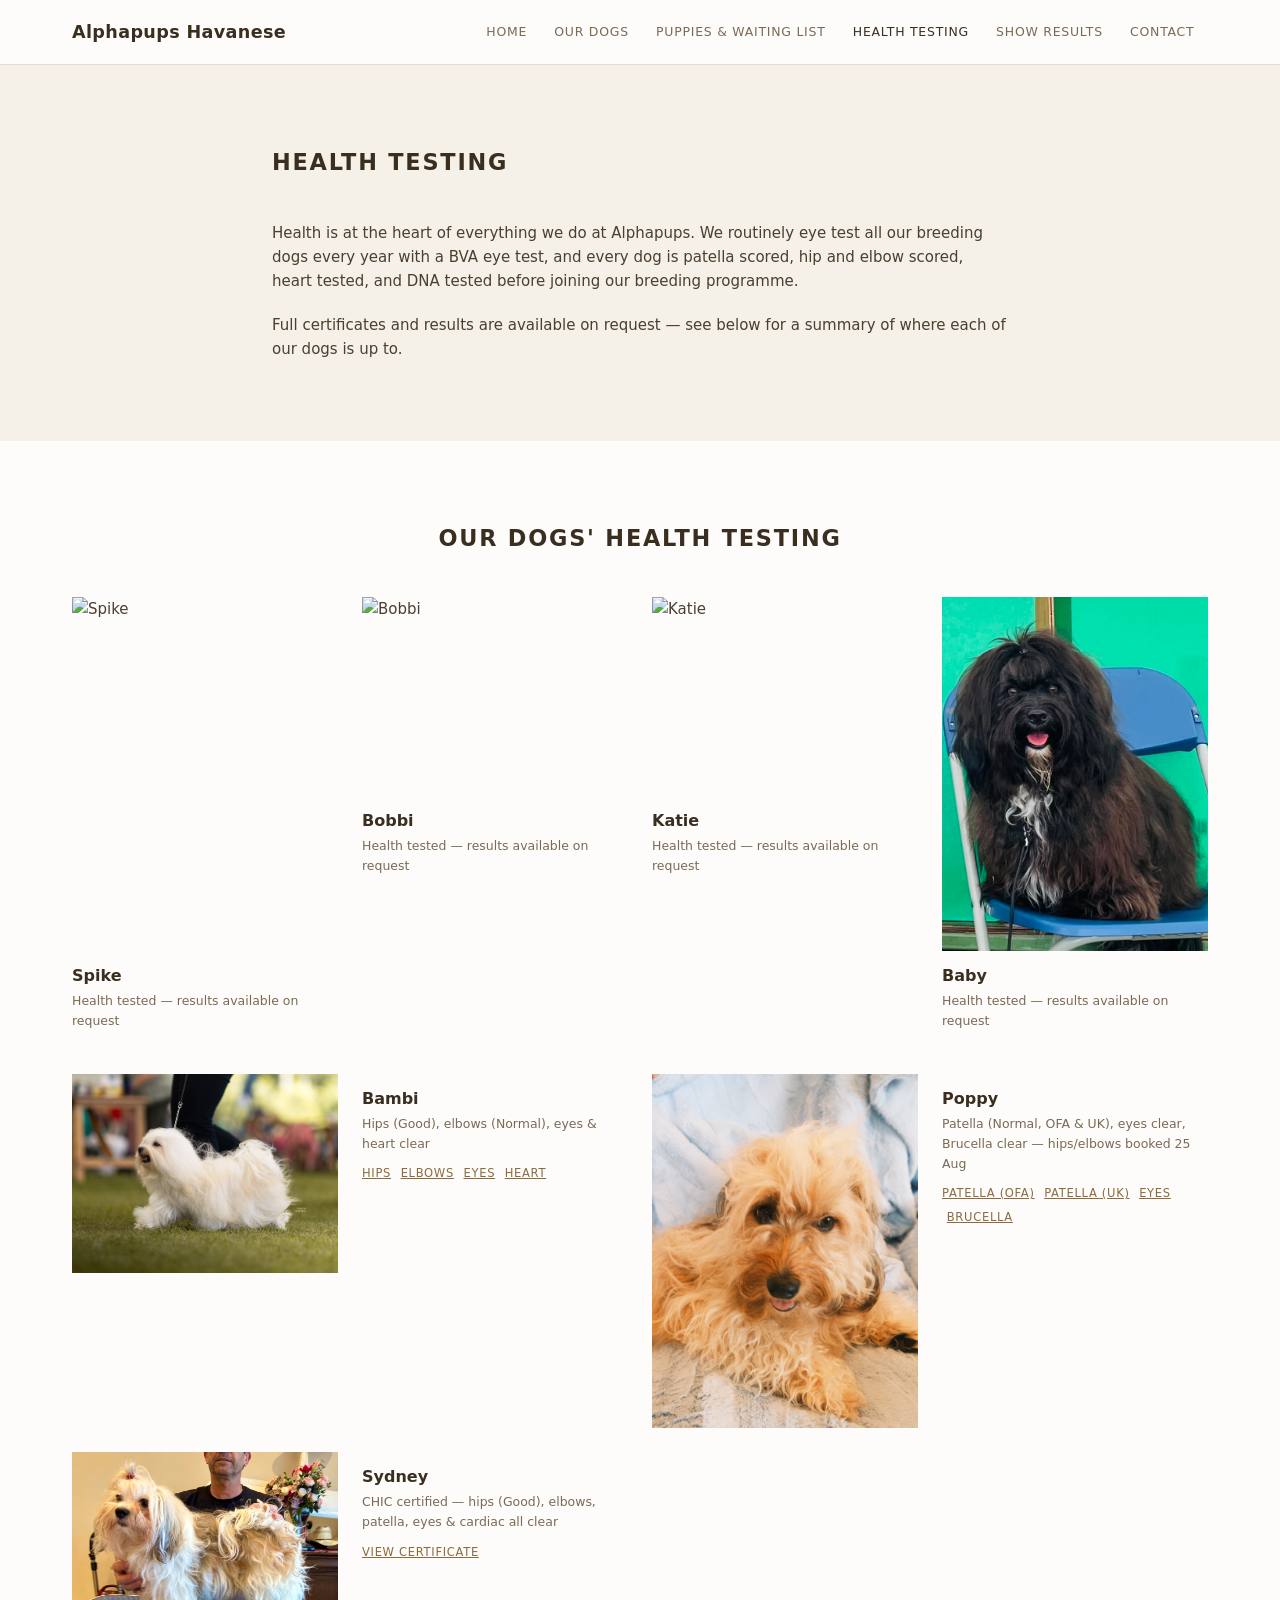
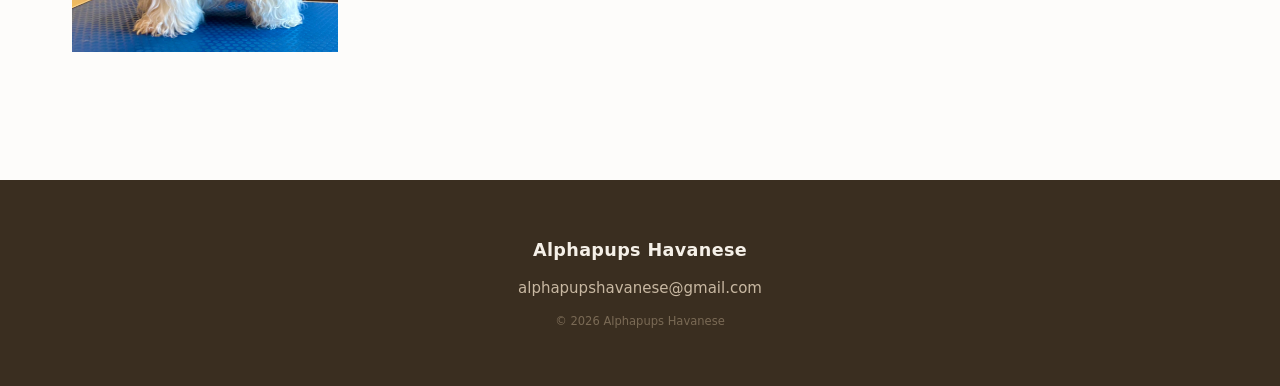
==== health.html @ e4ce6f00 "Add Poppy's redacted health certificates and updated results" ====
<!DOCTYPE html>
<html lang="en">
<head>
  <meta charset="UTF-8">
  <meta name="viewport" content="width=device-width, initial-scale=1.0">
  <title>Health Testing – Alphapups Havanese</title>
  <link rel="stylesheet" href="/css/style.css">
</head>
<body>
<header>
  <nav>
    <a href="/index.html" class="logo">Alphapups Havanese</a>
    <ul>
      <li><a href="/index.html">Home</a></li>
      <li><a href="/our-dogs.html">Our Dogs</a></li>
      <li><a href="/puppies.html">Puppies &amp; Waiting List</a></li>
      <li><a href="/health.html" class="active">Health Testing</a></li>
      <li><a href="/show-results.html">Show Results</a></li>
      <li><a href="/contact.html">Contact</a></li>
    </ul>
    <button class="nav-toggle">&#9776;</button>
  </nav>
</header>
<main>
  <section class="intro">
    <div class="container" style="max-width:800px">
      <h1 class="section-title">Health Testing</h1>
      <p style="margin-bottom:1.25rem">Health is at the heart of everything we do at Alphapups. We routinely eye test all our breeding dogs every year with a BVA eye test, and every dog is patella scored, hip and elbow scored, heart tested, and DNA tested before joining our breeding programme.</p>
      <p>Full certificates and results are available on request — see below for a summary of where each of our dogs is up to.</p>
    </div>
  </section>

  <section>
    <div class="container">
      <h2 class="section-title center">Our Dogs' Health Testing</h2>
      <div class="dogs-grid">
        <a href="/dogs/spike.html" class="dog-card">
          <div class="dog-card-wrap" style="aspect-ratio:3/4">
            <img src="/images/spike/spike-thumbnail.png" class="dog-card-img" alt="Spike" style="aspect-ratio:3/4;object-position:top">
          </div>
          <div class="dog-card-info">
            <h3>Spike</h3>
            <p>Health tested — results available on request</p>
          </div>
        </a>
        <a href="/dogs/bobby.html" class="dog-card">
          <div class="dog-card-wrap">
            <img src="/images/bobby/bobby-thumbnail.jpg" class="dog-card-img" alt="Bobbi" style="object-position:top">
          </div>
          <div class="dog-card-info">
            <h3>Bobbi</h3>
            <p>Health tested — results available on request</p>
          </div>
        </a>
        <a href="/dogs/katie.html" class="dog-card">
          <div class="dog-card-wrap">
            <img src="/images/katie/9P7A9819.jpg" class="dog-card-img" alt="Katie" style="object-position:top">
          </div>
          <div class="dog-card-info">
            <h3>Katie</h3>
            <p>Health tested — results available on request</p>
          </div>
        </a>
        <a href="/dogs/baby.html" class="dog-card">
          <div class="dog-card-wrap" style="aspect-ratio:3/4">
            <img src="/images/baby/baby-hero.jpeg" class="dog-card-img" alt="Baby" style="aspect-ratio:3/4;object-position:top">
          </div>
          <div class="dog-card-info">
            <h3>Baby</h3>
            <p>Health tested — results available on request</p>
          </div>
        </a>
        <a href="/dogs/bambi.html" class="dog-card">
          <div class="dog-card-wrap">
            <img src="/images/bambi/9P7A8717.jpg" class="dog-card-img" alt="Bambi">
          </div>
          <div class="dog-card-info">
            <h3>Bambi</h3>
            <p>Hips (Good), elbows (Normal), eyes &amp; heart clear</p>
            <a href="/images/bambi/bambi-hips-certificate.png" target="_blank" style="font-size:.72rem;letter-spacing:.06em;text-transform:uppercase;color:var(--accent);text-decoration:underline">Hips</a>
            &nbsp;<a href="/images/bambi/bambi-elbow-certificate.png" target="_blank" style="font-size:.72rem;letter-spacing:.06em;text-transform:uppercase;color:var(--accent);text-decoration:underline">Elbows</a>
            &nbsp;<a href="/images/bambi/bambi-eye-certificate.png" target="_blank" style="font-size:.72rem;letter-spacing:.06em;text-transform:uppercase;color:var(--accent);text-decoration:underline">Eyes</a>
            &nbsp;<a href="/images/bambi/bambi-heart-certificate.png" target="_blank" style="font-size:.72rem;letter-spacing:.06em;text-transform:uppercase;color:var(--accent);text-decoration:underline">Heart</a>
          </div>
        </a>
        <a href="/dogs/poppy.html" class="dog-card">
          <div class="dog-card-wrap" style="aspect-ratio:3/4">
            <img src="/images/poppy/poppy-hero.jpeg" class="dog-card-img" alt="Poppy" style="aspect-ratio:3/4;object-position:top">
          </div>
          <div class="dog-card-info">
            <h3>Poppy</h3>
            <p>Patella (Normal, OFA &amp; UK), eyes clear, Brucella clear — hips/elbows booked 25 Aug</p>
            <a href="/images/poppy/poppy-patella-ofa-certificate.png" target="_blank" style="font-size:.72rem;letter-spacing:.06em;text-transform:uppercase;color:var(--accent);text-decoration:underline">Patella (OFA)</a>
            &nbsp;<a href="/images/poppy/poppy-patella-uk-certificate.png" target="_blank" style="font-size:.72rem;letter-spacing:.06em;text-transform:uppercase;color:var(--accent);text-decoration:underline">Patella (UK)</a>
            &nbsp;<a href="/images/poppy/poppy-eye-certificate.png" target="_blank" style="font-size:.72rem;letter-spacing:.06em;text-transform:uppercase;color:var(--accent);text-decoration:underline">Eyes</a>
            &nbsp;<a href="/images/poppy/poppy-brucella-lab-report.txt" target="_blank" style="font-size:.72rem;letter-spacing:.06em;text-transform:uppercase;color:var(--accent);text-decoration:underline">Brucella</a>
          </div>
        </a>
        <a href="/dogs/sydney.html" class="dog-card">
          <div class="dog-card-wrap">
            <img src="/images/sydney/sydney-hero.jpeg" class="dog-card-img" alt="Sydney" style="object-position:top">
          </div>
          <div class="dog-card-info">
            <h3>Sydney</h3>
            <p>CHIC certified — hips (Good), elbows, patella, eyes &amp; cardiac all clear</p>
            <a href="/images/sydney/sydney-chic-certificate.pdf" target="_blank" style="font-size:.72rem;letter-spacing:.06em;text-transform:uppercase;color:var(--accent);text-decoration:underline">View Certificate</a>
          </div>
        </a>
      </div>
    </div>
  </section>
</main>
<footer>
  <div class="container">
    <span class="logo">Alphapups Havanese</span>
    <p><a href="mailto:alphapupshavanese@gmail.com">alphapupshavanese@gmail.com</a></p>
    <p class="footer-small">&copy; 2026 Alphapups Havanese</p>
  </div>
</footer>
</body>
</html>
---- css/style.css ----
*,*::before,*::after{box-sizing:border-box;margin:0;padding:0}
:root{
--cream:#f5f0e8;--warm:#e8ddd0;--mid:#c8b8a2;
--dark:#3a2e20;--text:#4a3f30;--muted:#7a6a55;
--accent:#8b6b3d;--white:#fdfcfa;
--sans:'Tahoma','Geneva',system-ui,sans-serif;
}
html{scroll-behavior:smooth}
body{font-family:var(--sans);font-weight:400;color:var(--text);background:var(--white);line-height:1.6;font-size:15px}
header{position:sticky;top:0;z-index:100;background:var(--white);border-bottom:1px solid var(--warm)}
nav{max-width:1200px;margin:0 auto;padding:0 2rem;height:64px;display:flex;align-items:center}
.logo{font-family:var(--sans);font-size:1.1rem;font-weight:700;color:var(--dark);text-decoration:none;letter-spacing:.02em;margin-right:auto}
nav ul{display:flex;list-style:none}
nav ul a{display:block;padding:0 .85rem;height:64px;line-height:64px;font-size:.78rem;font-weight:400;letter-spacing:.06em;text-transform:uppercase;color:var(--muted);text-decoration:none;transition:color .2s}
nav ul a:hover,nav ul a.active{color:var(--dark)}
.nav-toggle{display:none;background:none;border:none;font-size:1.5rem;cursor:pointer;color:var(--dark);margin-left:auto}
.btn{display:inline-block;padding:.8rem 2rem;background:var(--dark);color:var(--white);text-decoration:none;font-size:.78rem;font-weight:700;letter-spacing:.06em;text-transform:uppercase;transition:background .2s;border:1px solid var(--dark);margin-right:.75rem}
.btn:hover{background:var(--accent);border-color:var(--accent)}
.btn-outline{background:transparent;color:var(--dark)}
.btn-outline:hover{background:var(--dark);color:var(--white)}
.container{max-width:1200px;margin:0 auto;padding:0 2rem}
section{padding:5rem 0}
.section-title{font-family:var(--sans);font-size:1.4rem;font-weight:700;color:var(--dark);margin-bottom:2.5rem;text-transform:uppercase;letter-spacing:.08em}
.center{text-align:center}
.hero{min-height:88vh;display:grid;grid-template-columns:1fr 1fr;align-items:center;max-width:1200px;margin:0 auto;padding:4rem 2rem;gap:5rem}
.hero-eyebrow{font-size:1.1rem;letter-spacing:.12em;text-transform:uppercase;color:var(--accent);margin-bottom:1.2rem}
.hero h1{font-family:var(--sans);font-size:clamp(2.5rem,4vw,4rem);font-weight:700;line-height:1.15;color:var(--dark);margin-bottom:1.5rem}
.hero-body{color:var(--muted);max-width:380px;margin-bottom:2.5rem;font-size:1rem}
.hero-img{width:100%;aspect-ratio:4/5;object-fit:cover;display:block}
.placeholder{background:var(--warm);display:flex;align-items:center;justify-content:center;color:var(--mid);font-size:.85rem}
.intro{background:var(--cream)}
.intro-grid{display:grid;grid-template-columns:repeat(3,1fr);gap:3rem}
.intro-grid h2{font-family:var(--sans);font-size:1.1rem;font-weight:700;color:var(--dark);margin-bottom:.75rem}
.intro-grid p{color:var(--muted);font-size:.92rem}
.dogs-grid{display:grid;grid-template-columns:repeat(4,1fr);gap:1.5rem;margin-bottom:3rem}
.dog-card{text-decoration:none;color:inherit;display:block}
.dog-card-wrap{overflow:hidden}
.dog-card-img{width:100%;aspect-ratio:4/3;object-fit:cover;display:block;transition:transform .4s ease}
.dog-card:hover .dog-card-img{transform:scale(1.03)}
.dog-card-ph{width:100%;aspect-ratio:4/3;background:var(--warm);display:flex;align-items:center;justify-content:center;color:var(--mid);font-size:.8rem}
.dog-card-info{padding:.75rem 0}
.dog-card-info h3{font-family:var(--sans);font-size:1rem;font-weight:700;color:var(--dark);margin-bottom:.15rem}
.dog-card-info p{font-size:.78rem;color:var(--muted);margin-bottom:.4rem}
.tag{font-size:.65rem;letter-spacing:.1em;text-transform:uppercase;color:var(--accent);border:1px solid var(--mid);padding:.15rem .5rem}
.dog-profile{display:grid;grid-template-columns:1fr 1fr;max-width:1200px;margin:0 auto;padding:4rem 2rem;gap:5rem;align-items:start}
.sticky{position:sticky;top:80px}
.sticky img{width:100%;display:block}
.back{display:inline-block;font-size:.78rem;letter-spacing:.04em;color:var(--muted);text-decoration:none;margin-bottom:1.5rem}
.back:hover{color:var(--dark)}
.dog-profile h1{font-family:var(--sans);font-size:clamp(2rem,3.5vw,3rem);font-weight:700;color:var(--dark);line-height:1.15;margin-bottom:.4rem}
.reg-name{font-style:italic;color:var(--muted);font-size:.95rem;margin-bottom:.2rem}
.dob{font-size:.75rem;letter-spacing:.08em;text-transform:uppercase;color:var(--mid);margin-bottom:2rem}
.dog-profile p{margin-bottom:1.1rem;font-size:.93rem;color:var(--text)}
.pedigree-section{background:var(--cream)}
.ped-tree{display:flex;align-items:center;overflow-x:auto;padding-bottom:1rem}
.ped-col{display:flex;flex-direction:column;gap:.75rem;flex-shrink:0}
.ped-line{width:2.5rem;flex-shrink:0;height:1px;background:var(--mid)}
.ped-box{background:var(--white);border:1px solid var(--mid);padding:.65rem 1rem;font-size:.82rem;color:var(--dark);min-width:195px}
.ped-main{background:var(--dark);color:var(--white);border-color:var(--dark);font-size:1rem;font-weight:700;padding:1rem 1.25rem}
.ped-label{display:block;font-size:.6rem;letter-spacing:.12em;text-transform:uppercase;color:var(--mid);margin-bottom:.2rem}
.ped-main .ped-label{color:var(--warm)}
.gallery-grid{display:grid;grid-template-columns:repeat(3,1fr);gap:.6rem}
.gallery-grid img{width:100%;aspect-ratio:1;object-fit:cover;display:block;transition:opacity .2s}
.gallery-grid img:hover{opacity:.88}
.gallery-ph{aspect-ratio:1;background:var(--warm)}
footer{background:var(--dark);color:var(--cream);padding:3.5rem 0;text-align:center}
footer .logo{color:var(--cream);font-size:1.1rem;font-weight:700;margin-bottom:.75rem;display:block}
footer a{color:var(--mid);text-decoration:none}
footer a:hover{color:var(--cream)}
.footer-small{font-size:.72rem;color:var(--muted);margin-top:.75rem}
@media(max-width:1024px){.dogs-grid{grid-template-columns:repeat(3,1fr)}}
@media(max-width:900px){
.hero,.dog-profile{grid-template-columns:1fr;gap:2rem;padding:3rem 1.5rem}
.hero{min-height:auto}.hero-image{order:-1}
.hero-img{aspect-ratio:16/9}
.intro-grid{grid-template-columns:1fr;gap:2rem}
.dogs-grid{grid-template-columns:repeat(2,1fr)}
nav ul{display:none}.nav-toggle{display:block}
.sticky{position:static}
.sticky img{aspect-ratio:16/9;object-fit:cover}
}
@media(max-width:600px){
.gallery-grid{grid-template-columns:repeat(2,1fr)}
.hero h1{font-size:2rem}
}

/* Critiques */
.critiques { display: flex; flex-direction: column; gap: 2rem; max-width: 780px; }
.critiques blockquote { margin: 0; padding: 1.25rem 1.5rem; border-left: 3px solid #b8a88a; background: #faf8f5; }
.critiques blockquote p { margin: 0 0 0.75rem; font-style: italic; line-height: 1.7; color: #2c2c2c; }
.critiques blockquote cite { font-size: 0.85rem; font-style: normal; color: #666; }
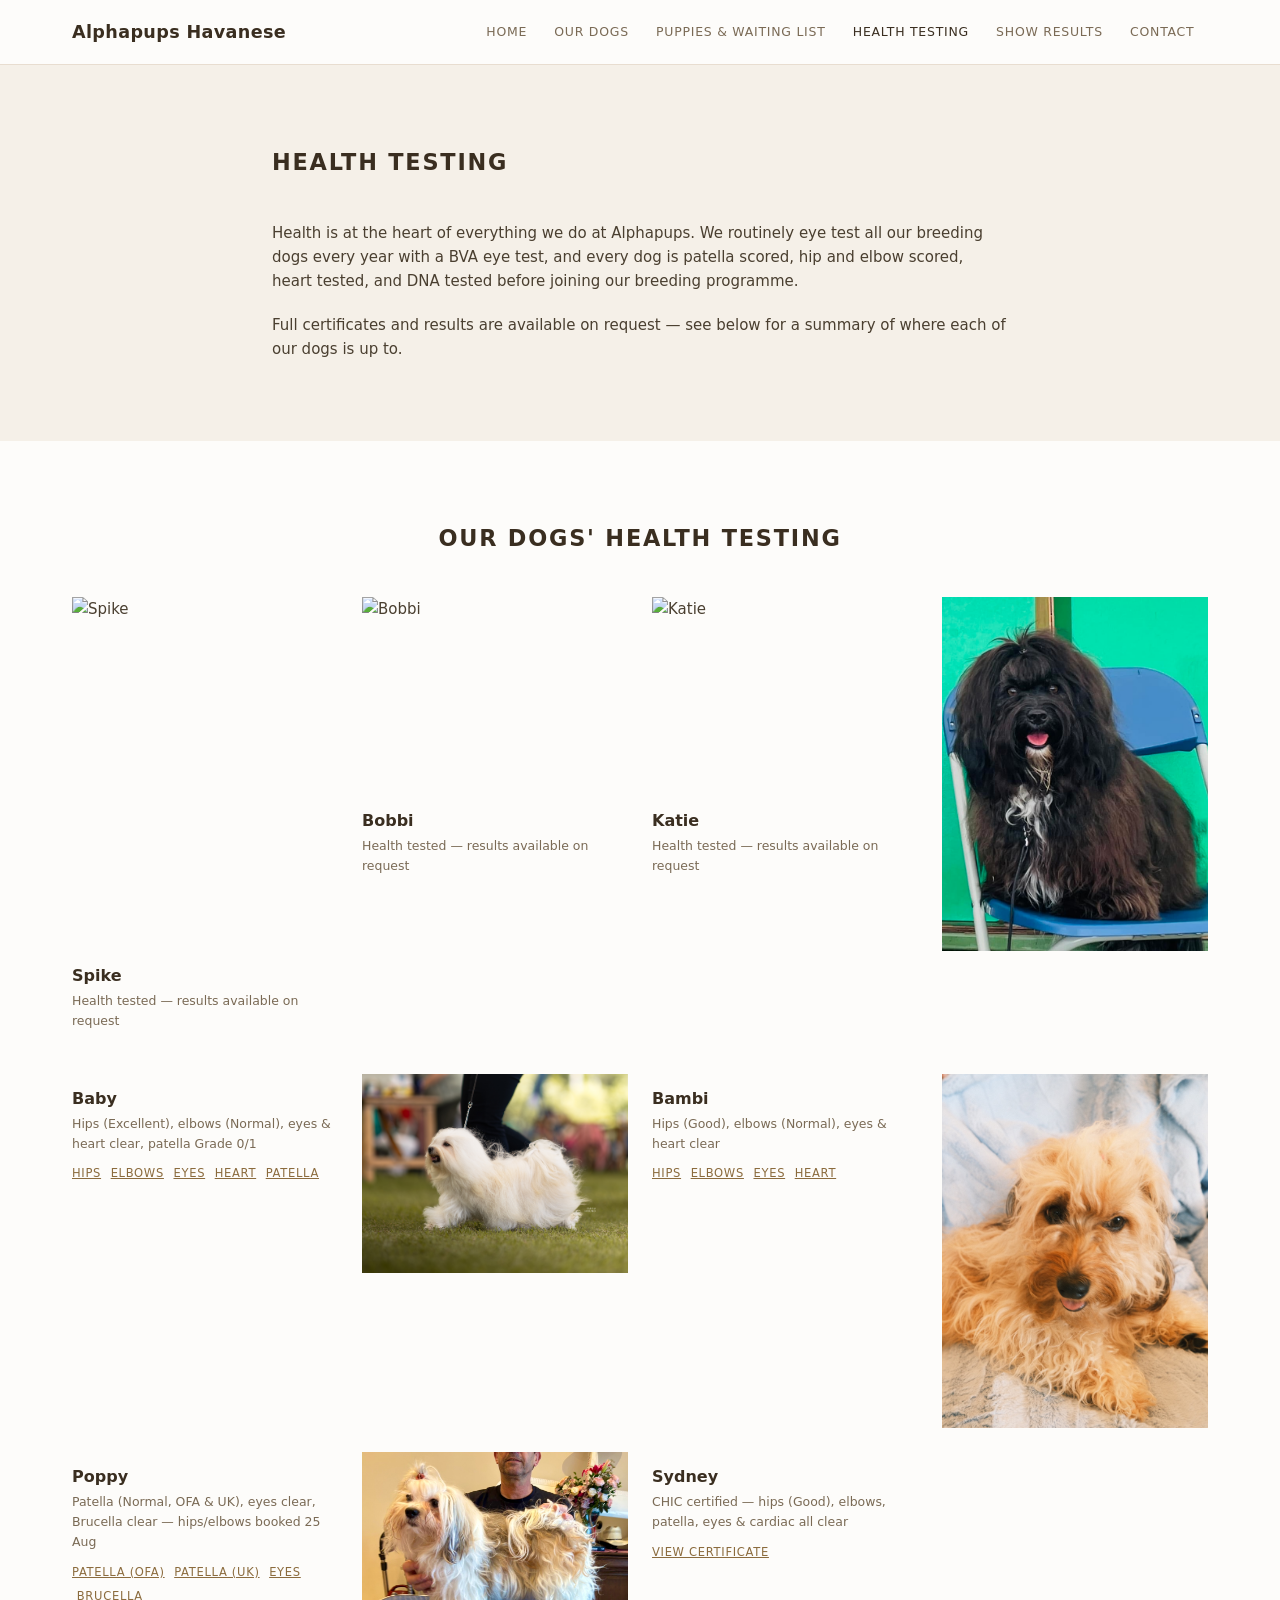
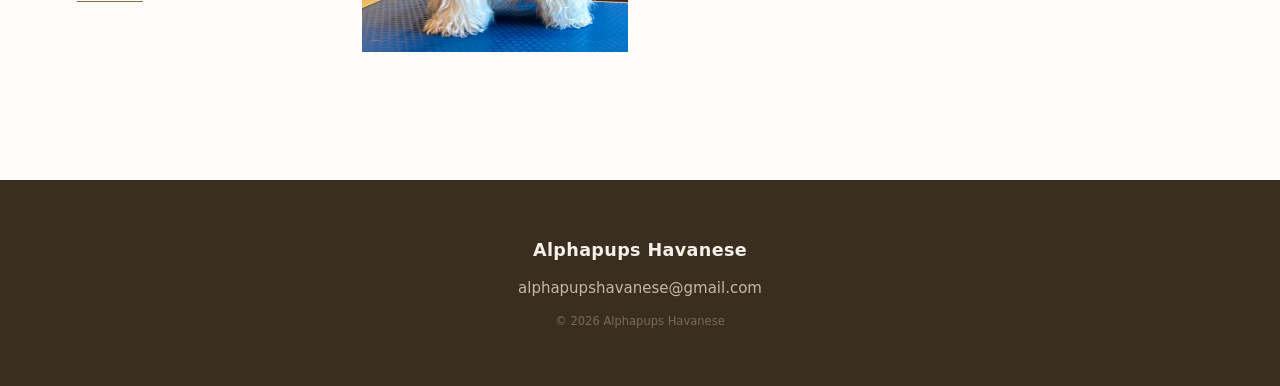
==== commit 0bf816d4: "Add Baby's redacted health certificates and results" ====
--- a/health.html
+++ b/health.html
@@ -67,7 +67,12 @@
           </div>
           <div class="dog-card-info">
             <h3>Baby</h3>
-            <p>Health tested — results available on request</p>
+            <p>Hips (Excellent), elbows (Normal), eyes &amp; heart clear, patella Grade 0/1</p>
+            <a href="/images/baby/baby-hips-certificate.png" target="_blank" style="font-size:.72rem;letter-spacing:.06em;text-transform:uppercase;color:var(--accent);text-decoration:underline">Hips</a>
+            &nbsp;<a href="/images/baby/baby-elbow-certificate.png" target="_blank" style="font-size:.72rem;letter-spacing:.06em;text-transform:uppercase;color:var(--accent);text-decoration:underline">Elbows</a>
+            &nbsp;<a href="/images/baby/baby-eye-certificate.png" target="_blank" style="font-size:.72rem;letter-spacing:.06em;text-transform:uppercase;color:var(--accent);text-decoration:underline">Eyes</a>
+            &nbsp;<a href="/images/baby/baby-heart-certificate.png" target="_blank" style="font-size:.72rem;letter-spacing:.06em;text-transform:uppercase;color:var(--accent);text-decoration:underline">Heart</a>
+            &nbsp;<a href="/images/baby/baby-patella-certificate.png" target="_blank" style="font-size:.72rem;letter-spacing:.06em;text-transform:uppercase;color:var(--accent);text-decoration:underline">Patella</a>
           </div>
         </a>
         <a href="/dogs/bambi.html" class="dog-card">
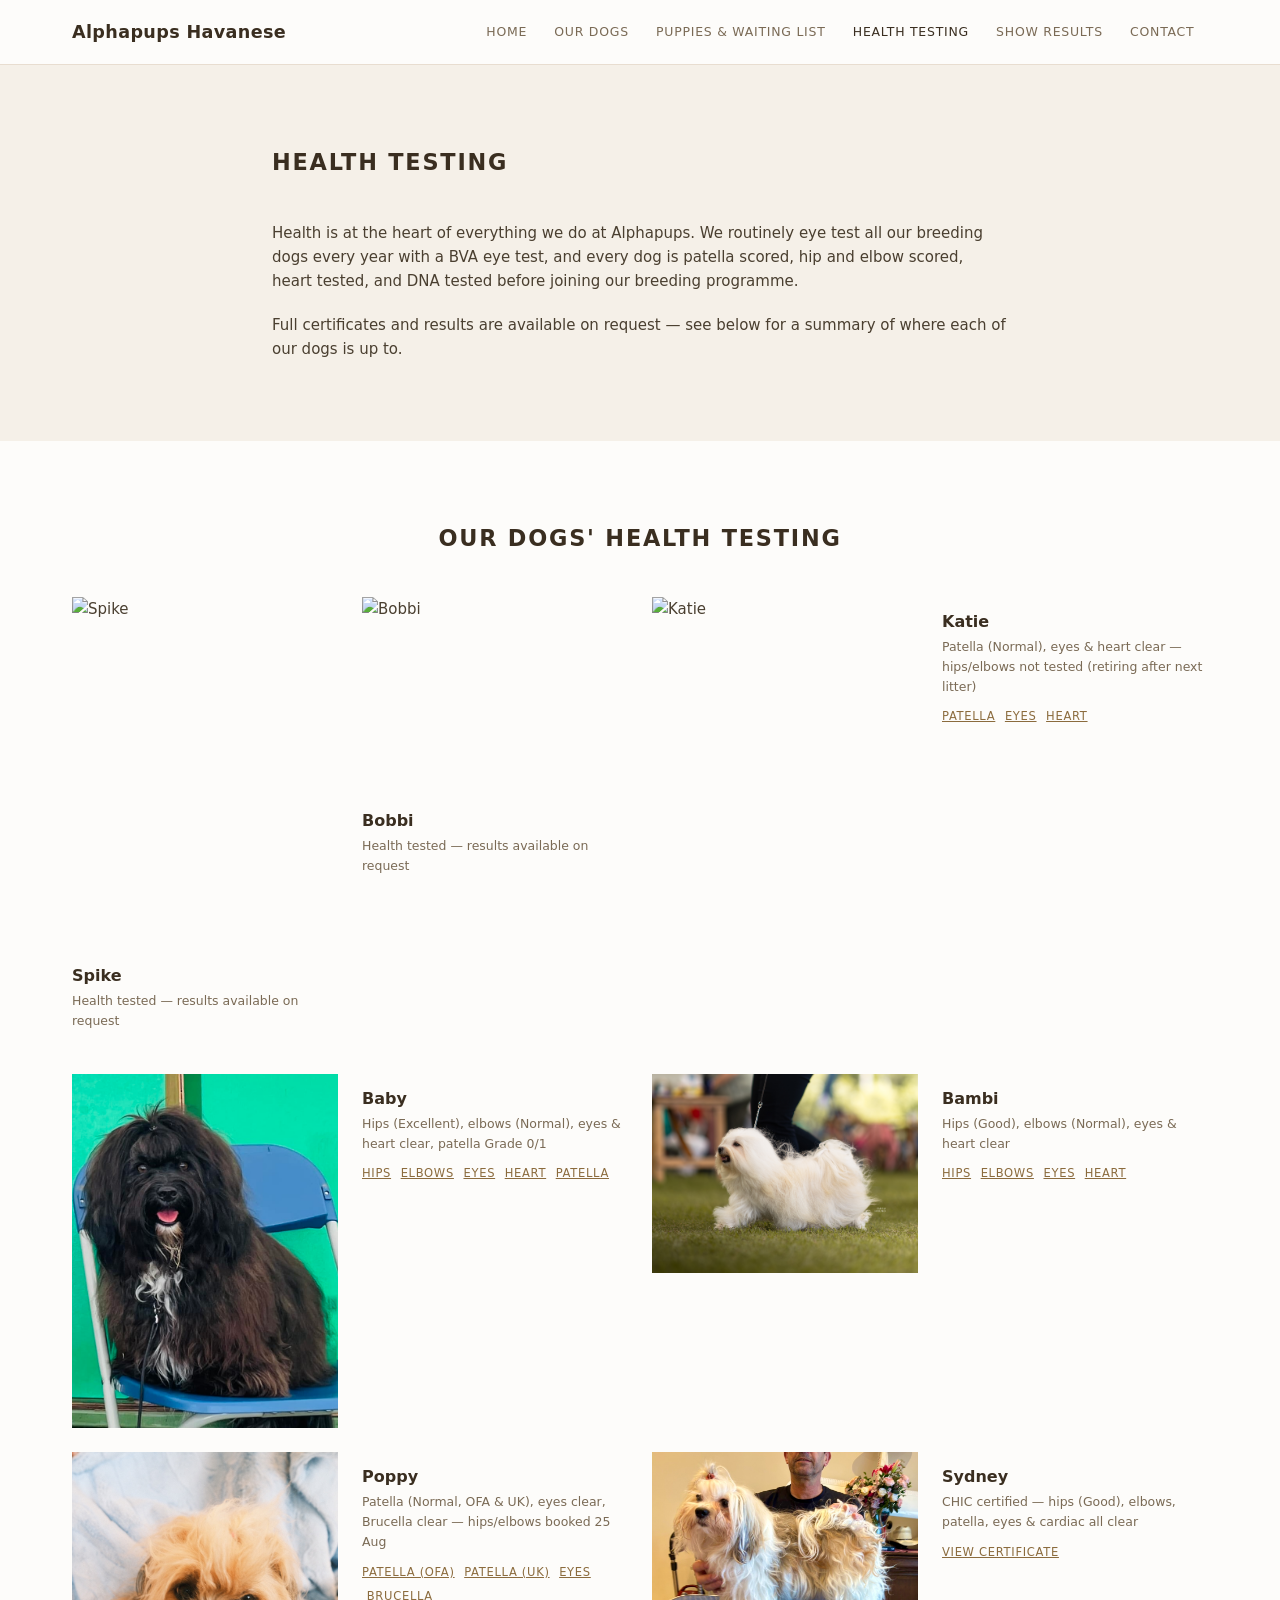
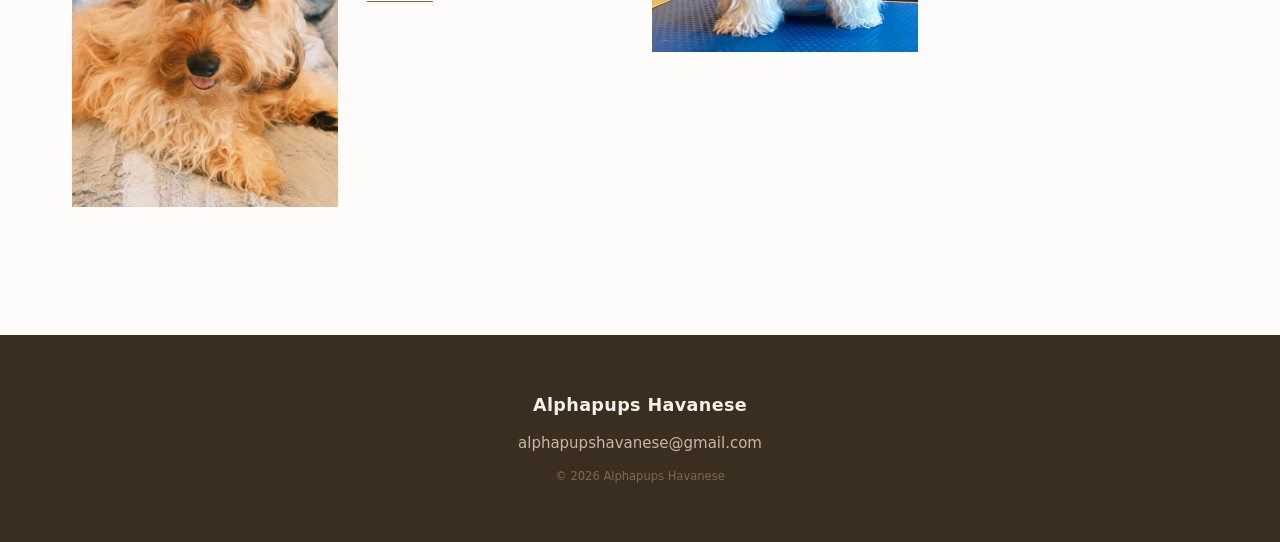
==== commit 65a9d0f0: "Add Katie's redacted health certificates and results" ====
--- a/health.html
+++ b/health.html
@@ -58,7 +58,10 @@
           </div>
           <div class="dog-card-info">
             <h3>Katie</h3>
-            <p>Health tested — results available on request</p>
+            <p>Patella (Normal), eyes &amp; heart clear — hips/elbows not tested (retiring after next litter)</p>
+            <a href="/images/katie/katie-patella-certificate.png" target="_blank" style="font-size:.72rem;letter-spacing:.06em;text-transform:uppercase;color:var(--accent);text-decoration:underline">Patella</a>
+            &nbsp;<a href="/images/katie/katie-eye-certificate.png" target="_blank" style="font-size:.72rem;letter-spacing:.06em;text-transform:uppercase;color:var(--accent);text-decoration:underline">Eyes</a>
+            &nbsp;<a href="/images/katie/katie-heart-certificate.png" target="_blank" style="font-size:.72rem;letter-spacing:.06em;text-transform:uppercase;color:var(--accent);text-decoration:underline">Heart</a>
           </div>
         </a>
         <a href="/dogs/baby.html" class="dog-card">
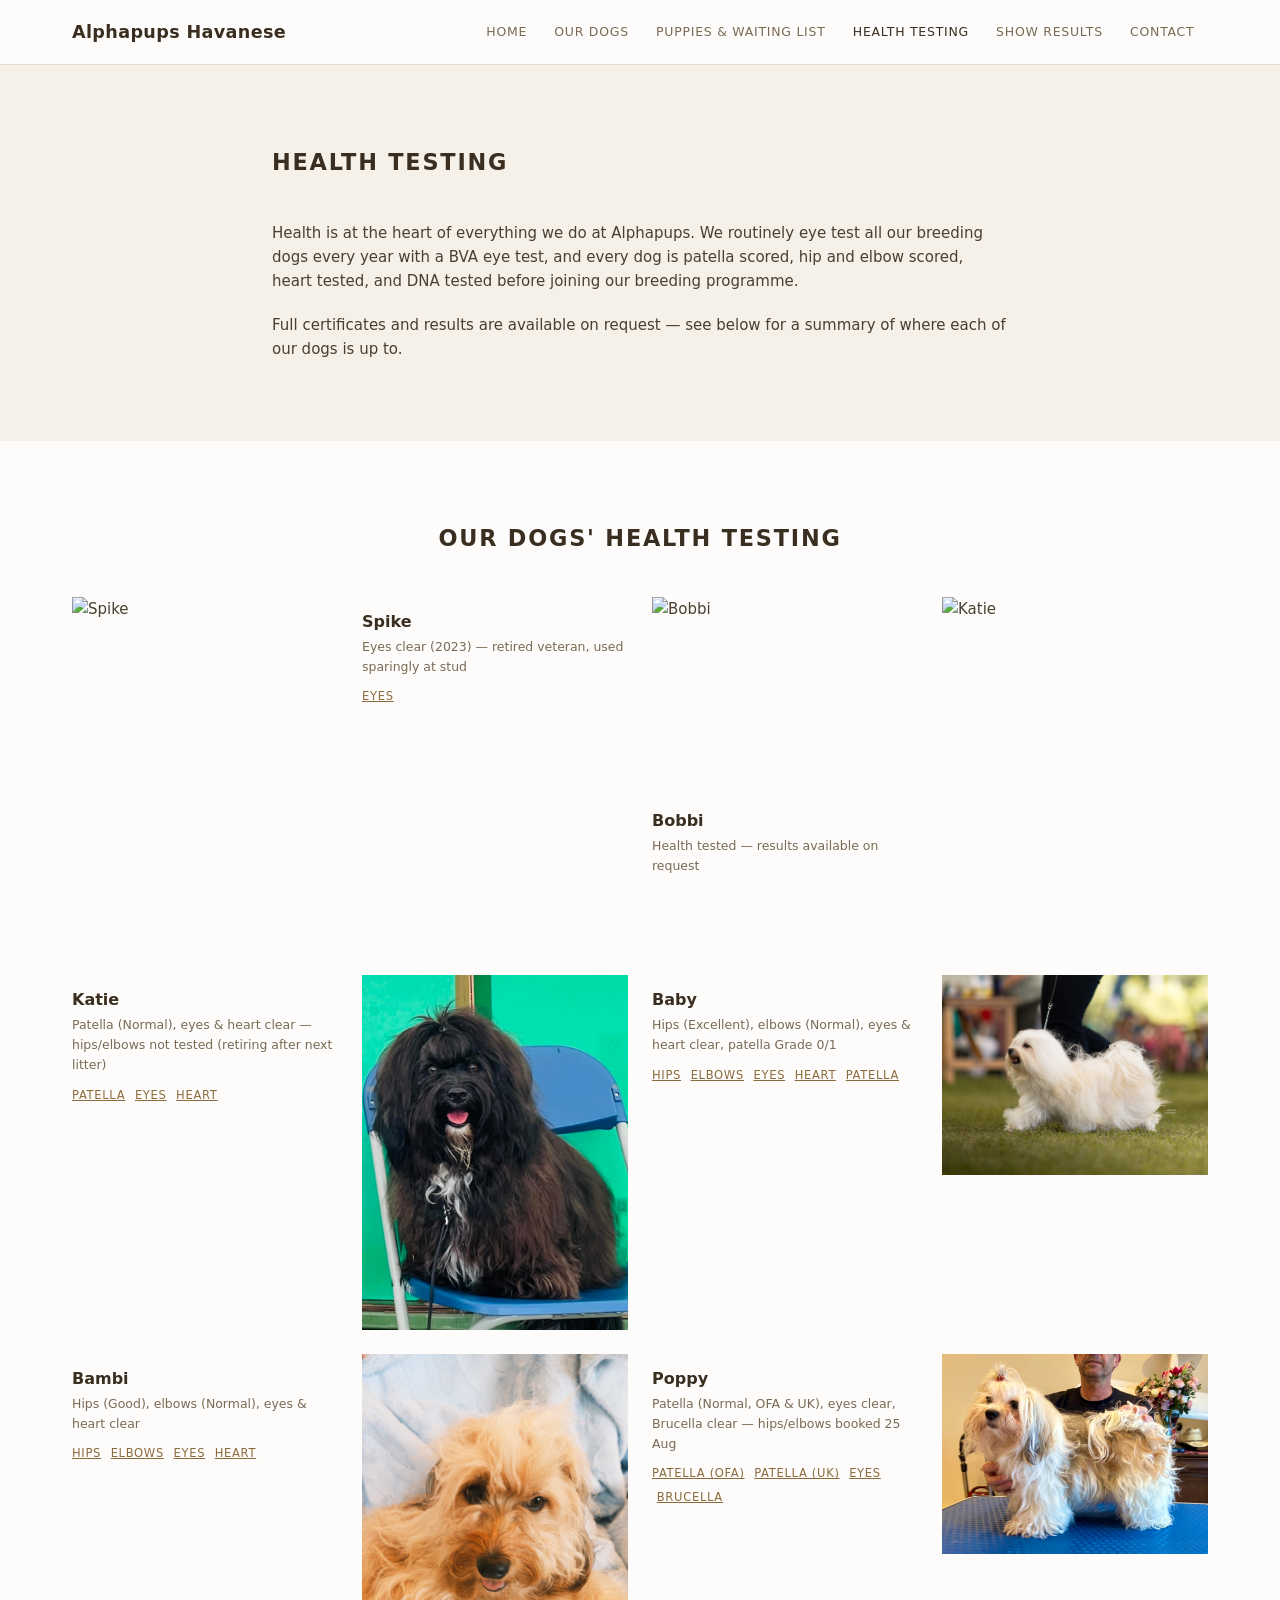
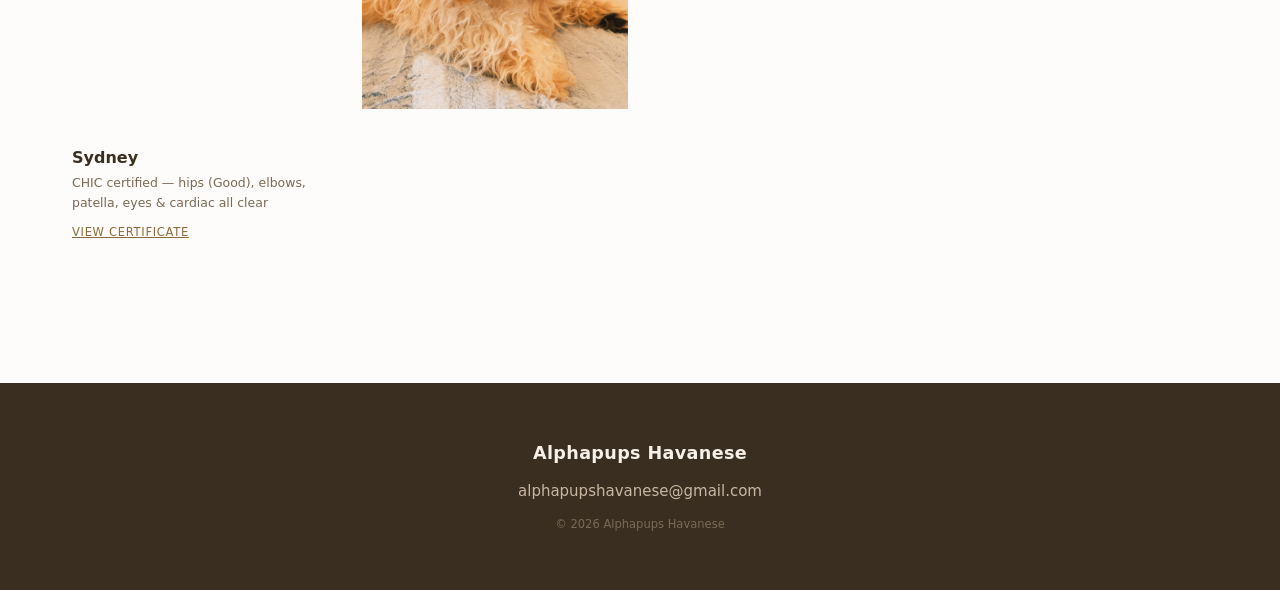
==== commit 3d5bbce6: "Add Spike's redacted eye test certificate and results" ====
--- a/health.html
+++ b/health.html
@@ -40,7 +40,8 @@
           </div>
           <div class="dog-card-info">
             <h3>Spike</h3>
-            <p>Health tested — results available on request</p>
+            <p>Eyes clear (2023) — retired veteran, used sparingly at stud</p>
+            <a href="/images/spike/spike-eye-certificate.png" target="_blank" style="font-size:.72rem;letter-spacing:.06em;text-transform:uppercase;color:var(--accent);text-decoration:underline">Eyes</a>
           </div>
         </a>
         <a href="/dogs/bobby.html" class="dog-card">
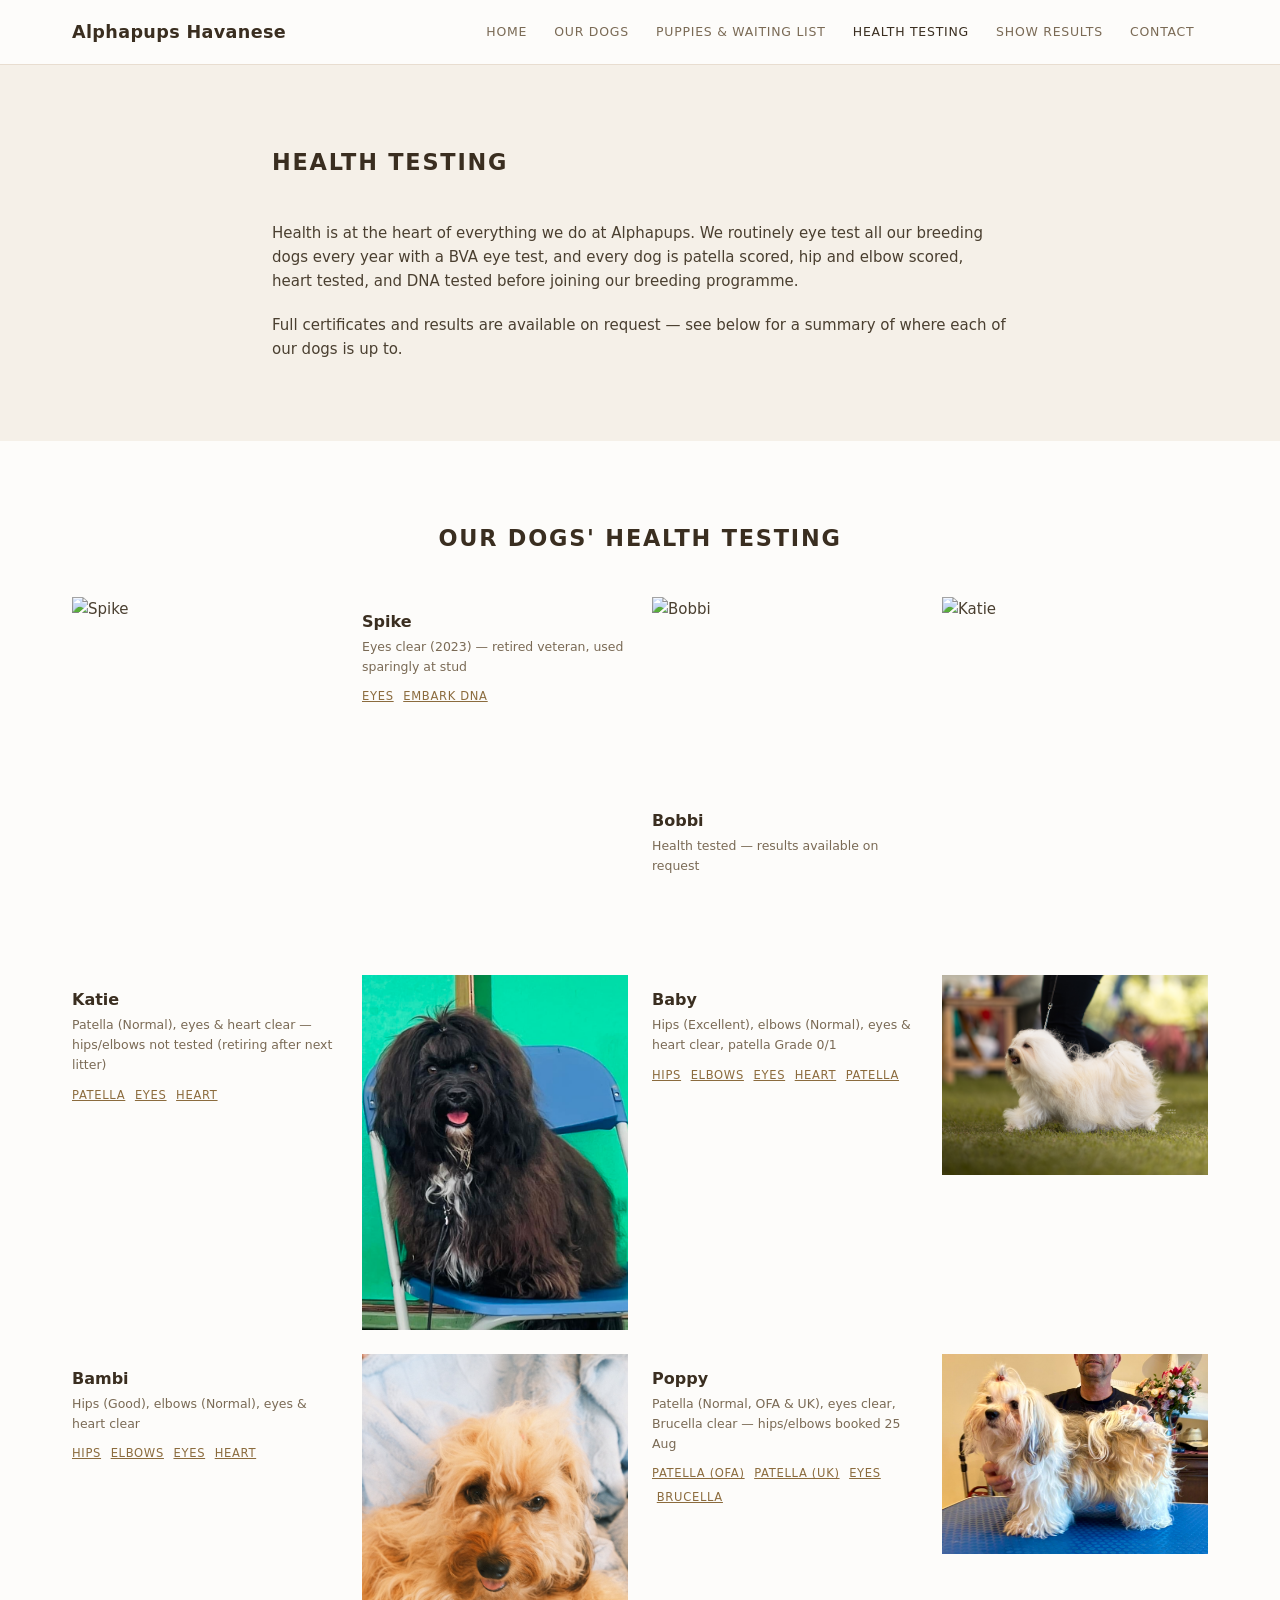
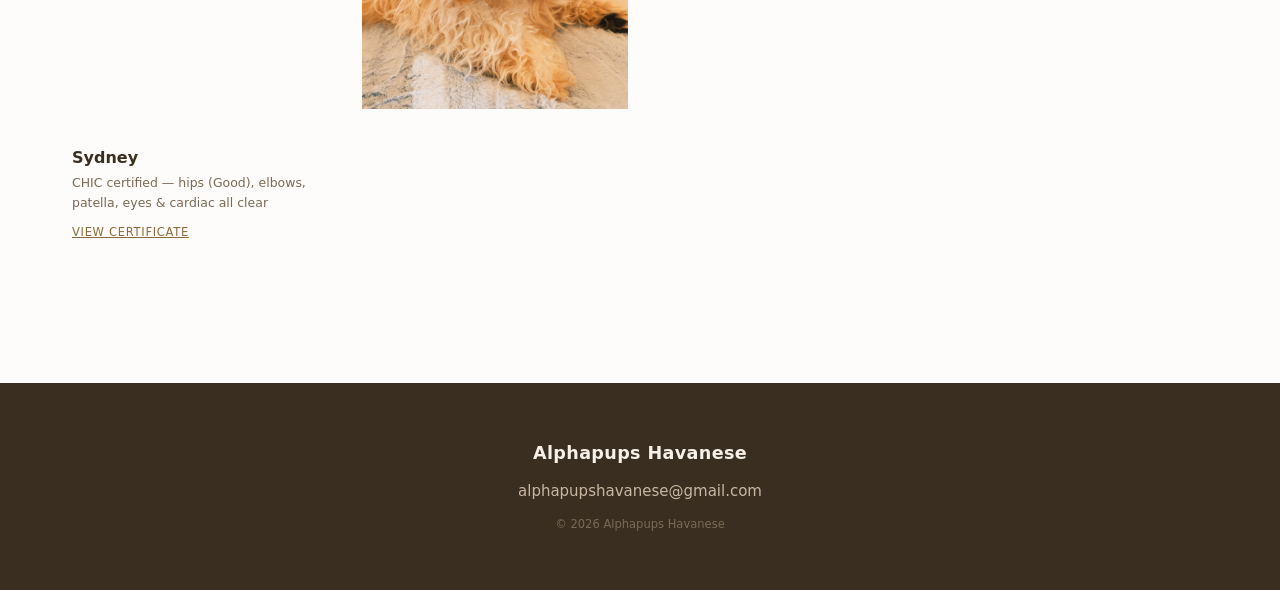
==== commit e07d3d4b: "Link Spike's Embark DNA certificate" ====
--- a/health.html
+++ b/health.html
@@ -42,6 +42,7 @@
             <h3>Spike</h3>
             <p>Eyes clear (2023) — retired veteran, used sparingly at stud</p>
             <a href="/images/spike/spike-eye-certificate.png" target="_blank" style="font-size:.72rem;letter-spacing:.06em;text-transform:uppercase;color:var(--accent);text-decoration:underline">Eyes</a>
+            &nbsp;<a href="http://embk.me/kenquincebigguns" target="_blank" style="font-size:.72rem;letter-spacing:.06em;text-transform:uppercase;color:var(--accent);text-decoration:underline">Embark DNA</a>
           </div>
         </a>
         <a href="/dogs/bobby.html" class="dog-card">
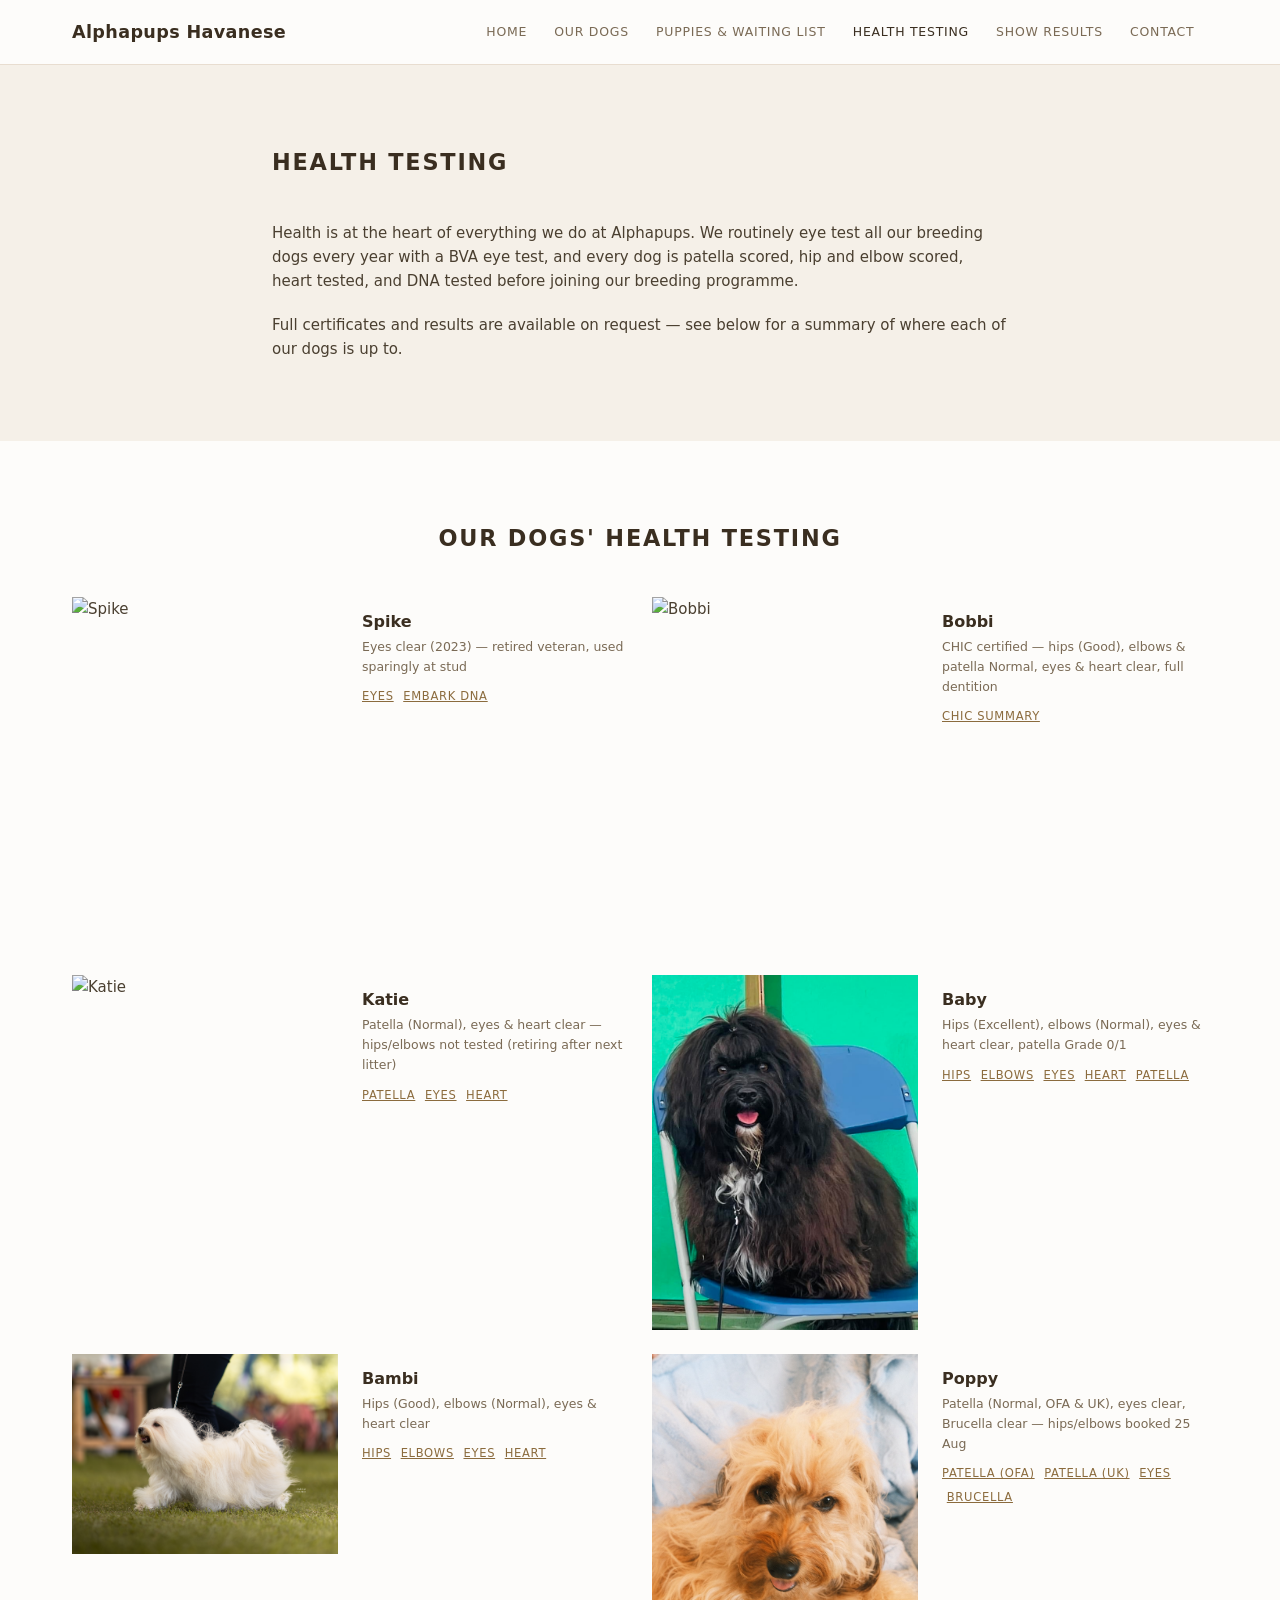
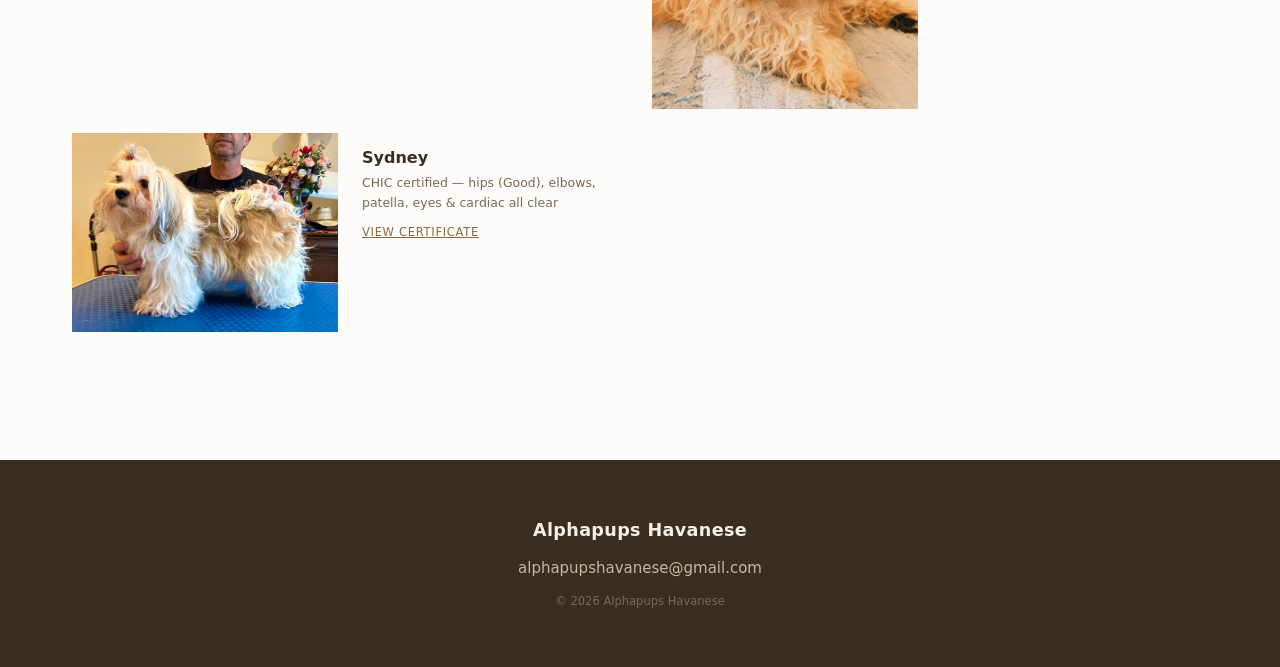
==== commit d7279cc4: "Add Bobbi's health certificates and results" ====
--- a/health.html
+++ b/health.html
@@ -51,7 +51,8 @@
           </div>
           <div class="dog-card-info">
             <h3>Bobbi</h3>
-            <p>Health tested — results available on request</p>
+            <p>CHIC certified — hips (Good), elbows &amp; patella Normal, eyes &amp; heart clear, full dentition</p>
+            <a href="/images/bobby/bobby-chic-certificate.pdf" target="_blank" style="font-size:.72rem;letter-spacing:.06em;text-transform:uppercase;color:var(--accent);text-decoration:underline">CHIC Summary</a>
           </div>
         </a>
         <a href="/dogs/katie.html" class="dog-card">
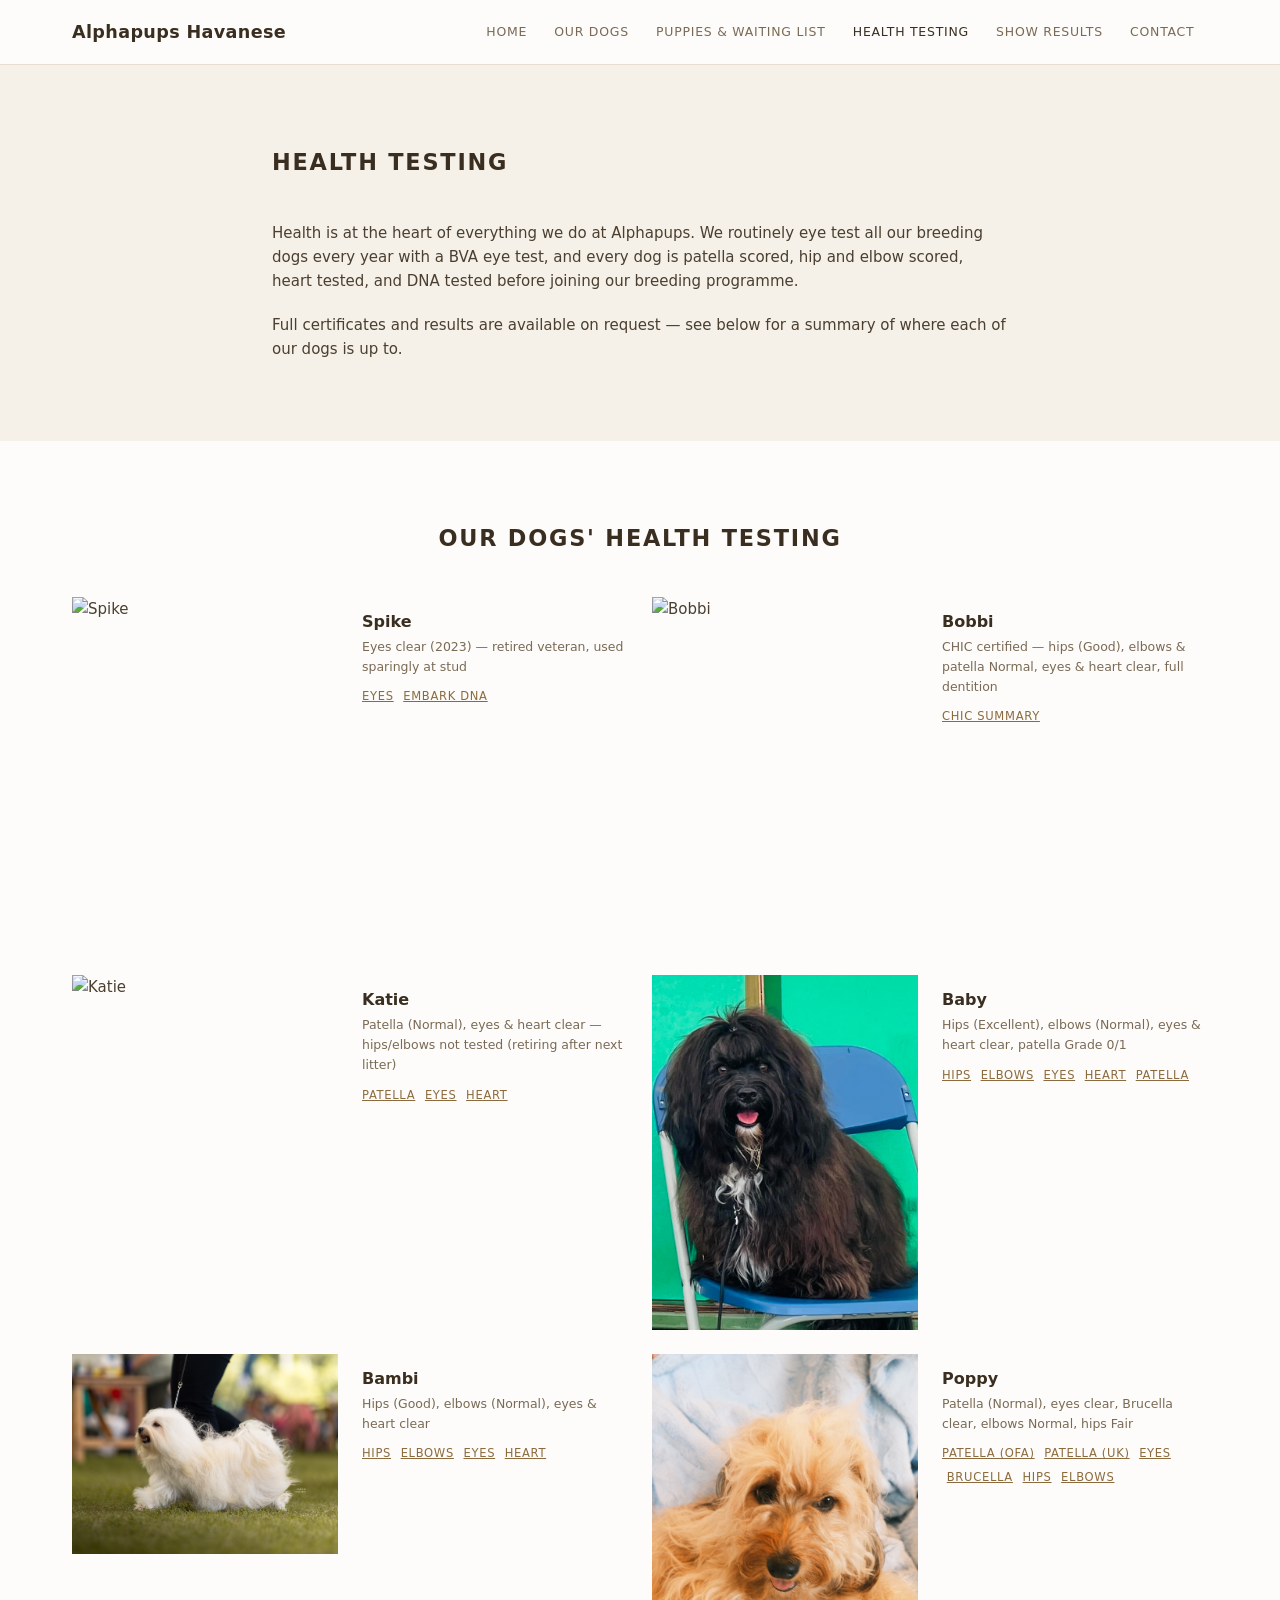
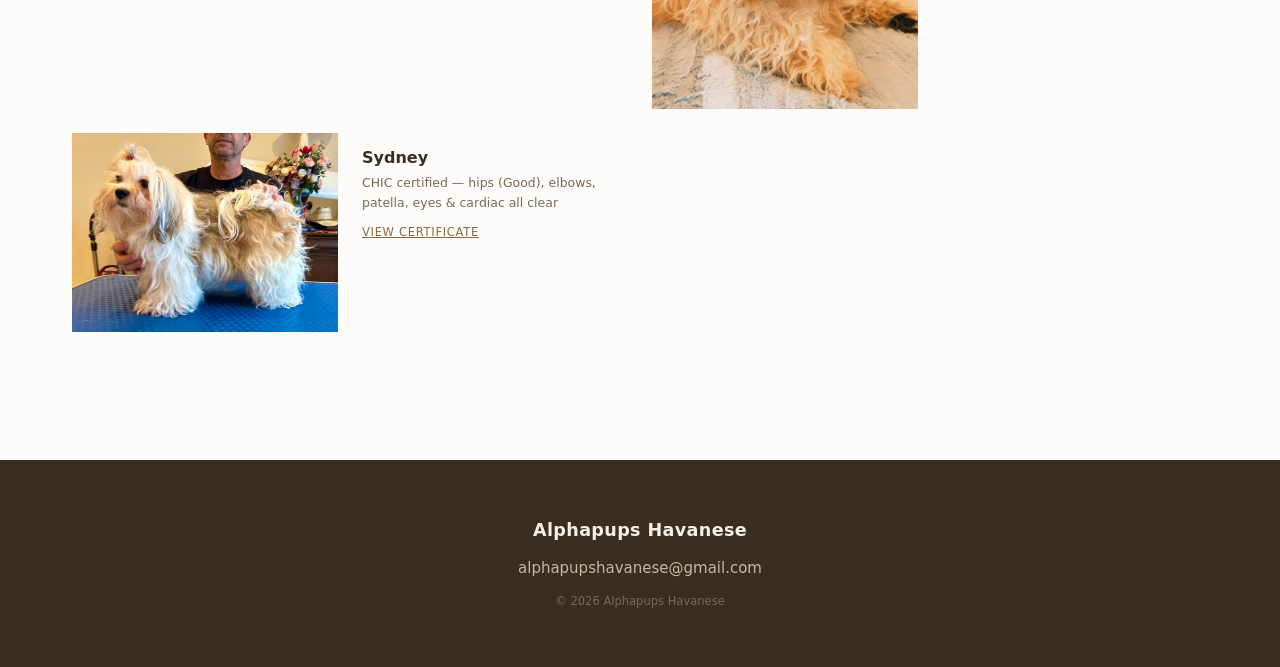
==== commit 16ed6783: "Add Poppy's hip and elbow OFA results (Hips: Fair, Elbows: Normal)" ====
--- a/health.html
+++ b/health.html
@@ -100,11 +100,13 @@
           </div>
           <div class="dog-card-info">
             <h3>Poppy</h3>
-            <p>Patella (Normal, OFA &amp; UK), eyes clear, Brucella clear — hips/elbows booked 25 Aug</p>
+            <p>Patella (Normal), eyes clear, Brucella clear, elbows Normal, hips Fair</p>
             <a href="/images/poppy/poppy-patella-ofa-certificate.png" target="_blank" style="font-size:.72rem;letter-spacing:.06em;text-transform:uppercase;color:var(--accent);text-decoration:underline">Patella (OFA)</a>
             &nbsp;<a href="/images/poppy/poppy-patella-uk-certificate.png" target="_blank" style="font-size:.72rem;letter-spacing:.06em;text-transform:uppercase;color:var(--accent);text-decoration:underline">Patella (UK)</a>
             &nbsp;<a href="/images/poppy/poppy-eye-certificate.png" target="_blank" style="font-size:.72rem;letter-spacing:.06em;text-transform:uppercase;color:var(--accent);text-decoration:underline">Eyes</a>
             &nbsp;<a href="/images/poppy/poppy-brucella-lab-report.txt" target="_blank" style="font-size:.72rem;letter-spacing:.06em;text-transform:uppercase;color:var(--accent);text-decoration:underline">Brucella</a>
+            &nbsp;<a href="/images/poppy/poppy-hips-certificate.png" target="_blank" style="font-size:.72rem;letter-spacing:.06em;text-transform:uppercase;color:var(--accent);text-decoration:underline">Hips</a>
+            &nbsp;<a href="/images/poppy/poppy-elbow-certificate.png" target="_blank" style="font-size:.72rem;letter-spacing:.06em;text-transform:uppercase;color:var(--accent);text-decoration:underline">Elbows</a>
           </div>
         </a>
         <a href="/dogs/sydney.html" class="dog-card">
--- a/css/style.css
+++ b/css/style.css
@@ -84,6 +84,12 @@
 .hero h1{font-size:2rem}
 }
 
+/* Hero banner (photo background with cream fade) */
+.hero-banner{background-size:cover;background-position:center 35%;padding:7rem 0;position:relative}
+.hero-banner::after{content:'';position:absolute;inset:0;background:linear-gradient(to bottom, rgba(245,240,232,.2), rgba(245,240,232,.92));pointer-events:none}
+.hero-banner .container{position:relative;z-index:1}
+@media(max-width:900px){.hero-banner{padding:4rem 0}}
+
 /* Critiques */
 .critiques { display: flex; flex-direction: column; gap: 2rem; max-width: 780px; }
 .critiques blockquote { margin: 0; padding: 1.25rem 1.5rem; border-left: 3px solid #b8a88a; background: #faf8f5; }
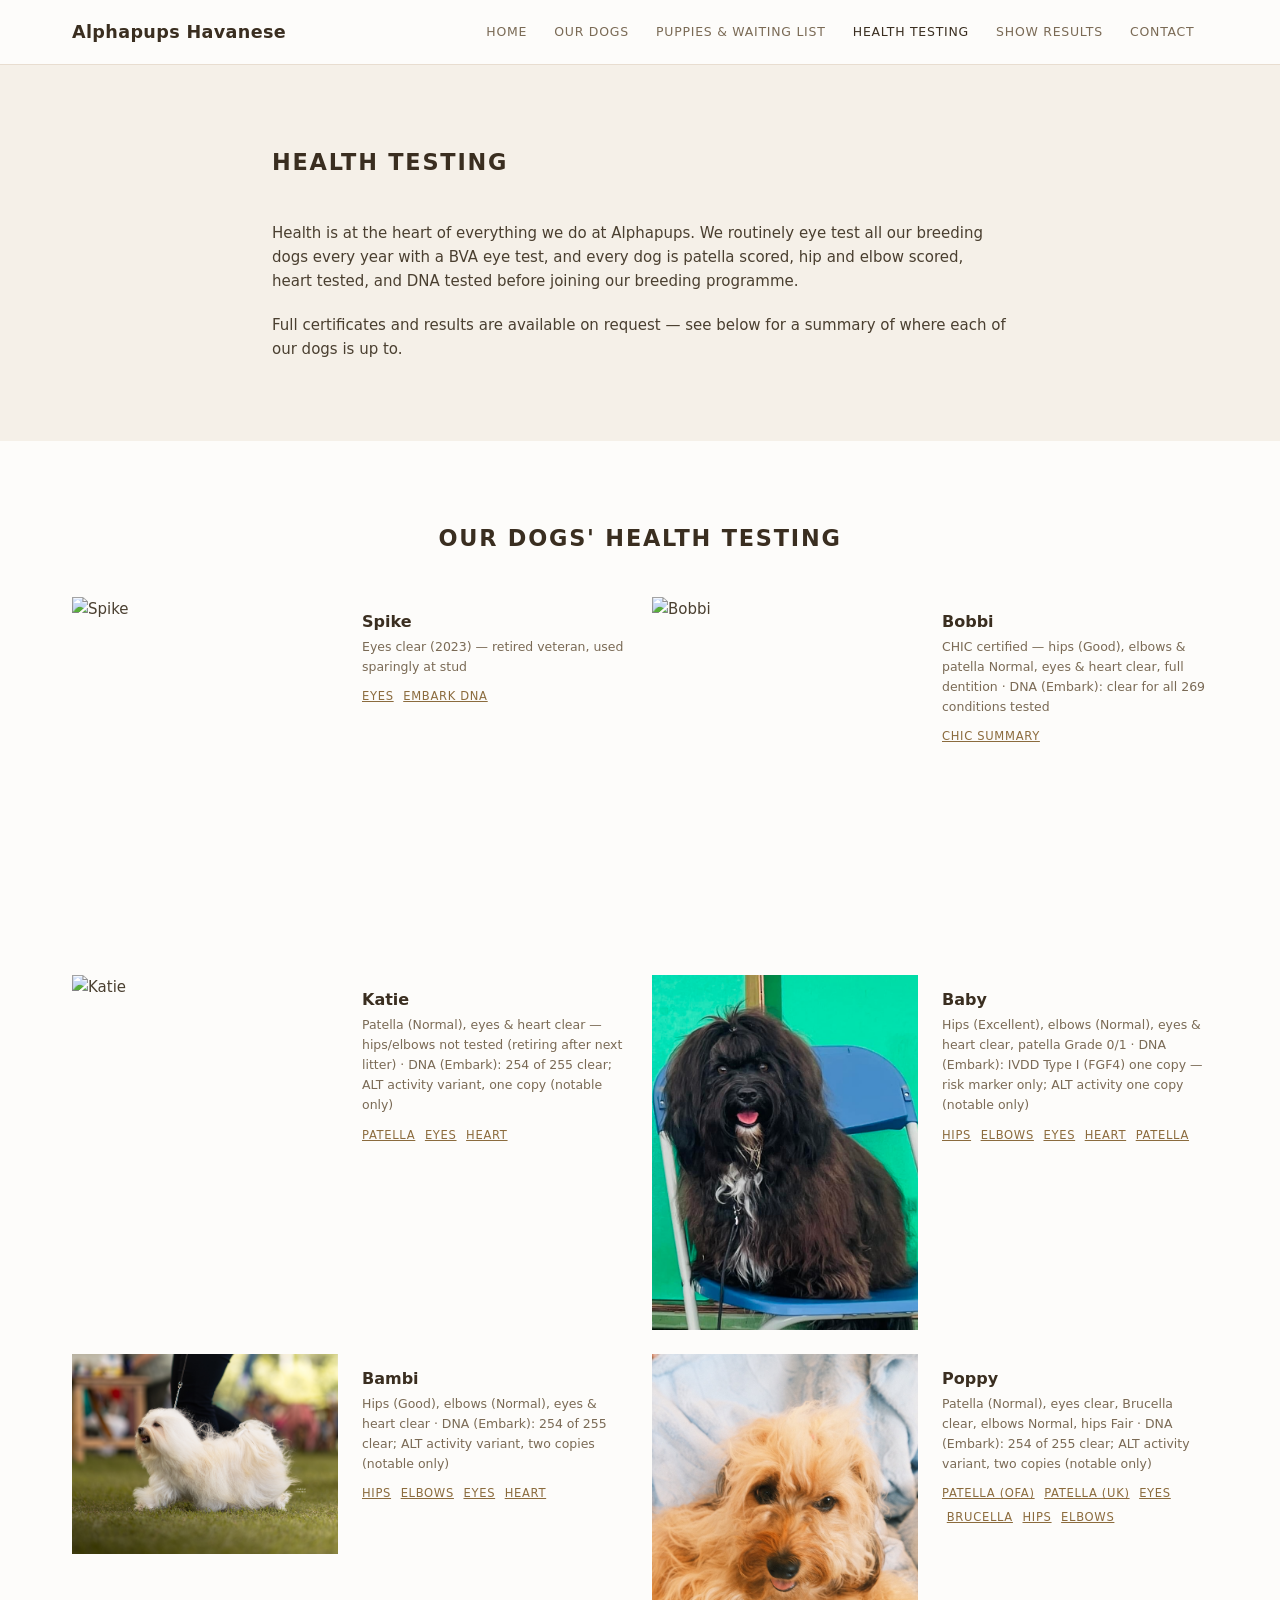
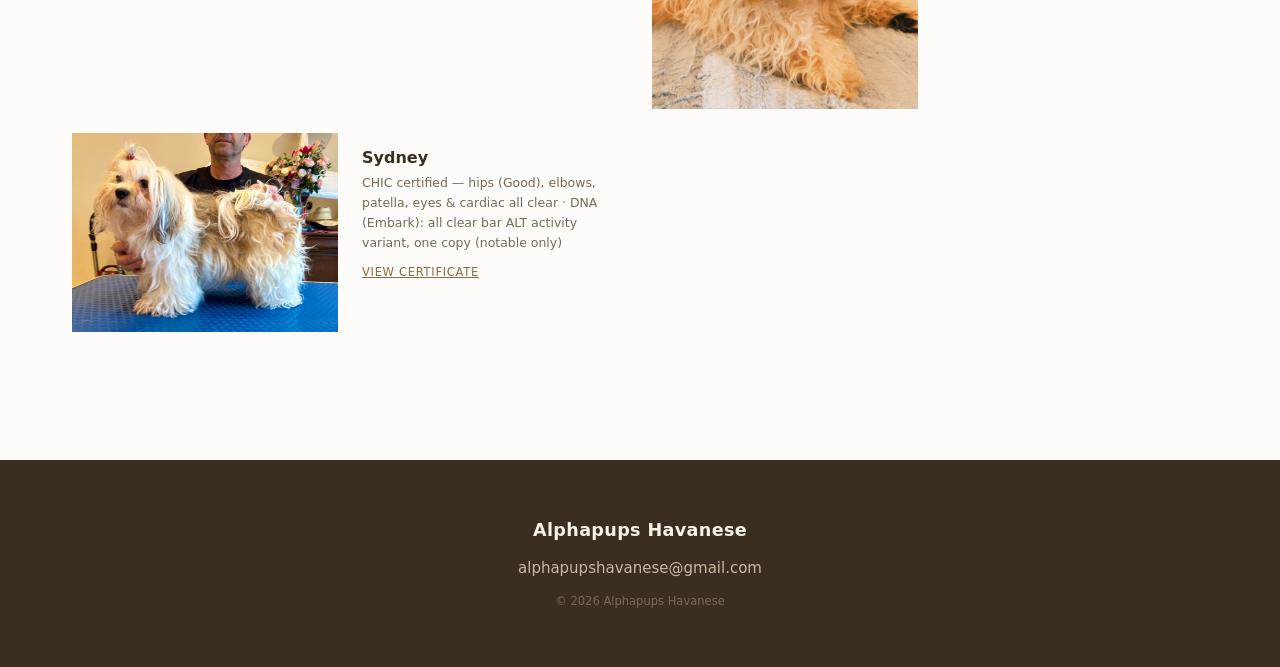
==== commit a6699456: "Update health.html" ====
--- a/health.html
+++ b/health.html
@@ -51,7 +51,7 @@
           </div>
           <div class="dog-card-info">
             <h3>Bobbi</h3>
-            <p>CHIC certified — hips (Good), elbows &amp; patella Normal, eyes &amp; heart clear, full dentition</p>
+            <p>CHIC certified — hips (Good), elbows &amp; patella Normal, eyes &amp; heart clear, full dentition &middot; DNA (Embark): clear for all 269 conditions tested</p>
             <a href="/images/bobby/bobby-chic-certificate.pdf" target="_blank" style="font-size:.72rem;letter-spacing:.06em;text-transform:uppercase;color:var(--accent);text-decoration:underline">CHIC Summary</a>
           </div>
         </a>
@@ -61,7 +61,7 @@
           </div>
           <div class="dog-card-info">
             <h3>Katie</h3>
-            <p>Patella (Normal), eyes &amp; heart clear — hips/elbows not tested (retiring after next litter)</p>
+            <p>Patella (Normal), eyes &amp; heart clear — hips/elbows not tested (retiring after next litter) &middot; DNA (Embark): 254 of 255 clear; ALT activity variant, one copy (notable only)</p>
             <a href="/images/katie/katie-patella-certificate.png" target="_blank" style="font-size:.72rem;letter-spacing:.06em;text-transform:uppercase;color:var(--accent);text-decoration:underline">Patella</a>
             &nbsp;<a href="/images/katie/katie-eye-certificate.png" target="_blank" style="font-size:.72rem;letter-spacing:.06em;text-transform:uppercase;color:var(--accent);text-decoration:underline">Eyes</a>
             &nbsp;<a href="/images/katie/katie-heart-certificate.png" target="_blank" style="font-size:.72rem;letter-spacing:.06em;text-transform:uppercase;color:var(--accent);text-decoration:underline">Heart</a>
@@ -73,7 +73,7 @@
           </div>
           <div class="dog-card-info">
             <h3>Baby</h3>
-            <p>Hips (Excellent), elbows (Normal), eyes &amp; heart clear, patella Grade 0/1</p>
+            <p>Hips (Excellent), elbows (Normal), eyes &amp; heart clear, patella Grade 0/1 &middot; DNA (Embark): IVDD Type I (FGF4) one copy — risk marker only; ALT activity one copy (notable only)</p>
             <a href="/images/baby/baby-hips-certificate.png" target="_blank" style="font-size:.72rem;letter-spacing:.06em;text-transform:uppercase;color:var(--accent);text-decoration:underline">Hips</a>
             &nbsp;<a href="/images/baby/baby-elbow-certificate.png" target="_blank" style="font-size:.72rem;letter-spacing:.06em;text-transform:uppercase;color:var(--accent);text-decoration:underline">Elbows</a>
             &nbsp;<a href="/images/baby/baby-eye-certificate.png" target="_blank" style="font-size:.72rem;letter-spacing:.06em;text-transform:uppercase;color:var(--accent);text-decoration:underline">Eyes</a>
@@ -87,7 +87,7 @@
           </div>
           <div class="dog-card-info">
             <h3>Bambi</h3>
-            <p>Hips (Good), elbows (Normal), eyes &amp; heart clear</p>
+            <p>Hips (Good), elbows (Normal), eyes &amp; heart clear &middot; DNA (Embark): 254 of 255 clear; ALT activity variant, two copies (notable only)</p>
             <a href="/images/bambi/bambi-hips-certificate.png" target="_blank" style="font-size:.72rem;letter-spacing:.06em;text-transform:uppercase;color:var(--accent);text-decoration:underline">Hips</a>
             &nbsp;<a href="/images/bambi/bambi-elbow-certificate.png" target="_blank" style="font-size:.72rem;letter-spacing:.06em;text-transform:uppercase;color:var(--accent);text-decoration:underline">Elbows</a>
             &nbsp;<a href="/images/bambi/bambi-eye-certificate.png" target="_blank" style="font-size:.72rem;letter-spacing:.06em;text-transform:uppercase;color:var(--accent);text-decoration:underline">Eyes</a>
@@ -100,7 +100,7 @@
           </div>
           <div class="dog-card-info">
             <h3>Poppy</h3>
-            <p>Patella (Normal), eyes clear, Brucella clear, elbows Normal, hips Fair</p>
+            <p>Patella (Normal), eyes clear, Brucella clear, elbows Normal, hips Fair &middot; DNA (Embark): 254 of 255 clear; ALT activity variant, two copies (notable only)</p>
             <a href="/images/poppy/poppy-patella-ofa-certificate.png" target="_blank" style="font-size:.72rem;letter-spacing:.06em;text-transform:uppercase;color:var(--accent);text-decoration:underline">Patella (OFA)</a>
             &nbsp;<a href="/images/poppy/poppy-patella-uk-certificate.png" target="_blank" style="font-size:.72rem;letter-spacing:.06em;text-transform:uppercase;color:var(--accent);text-decoration:underline">Patella (UK)</a>
             &nbsp;<a href="/images/poppy/poppy-eye-certificate.png" target="_blank" style="font-size:.72rem;letter-spacing:.06em;text-transform:uppercase;color:var(--accent);text-decoration:underline">Eyes</a>
@@ -115,7 +115,7 @@
           </div>
           <div class="dog-card-info">
             <h3>Sydney</h3>
-            <p>CHIC certified — hips (Good), elbows, patella, eyes &amp; cardiac all clear</p>
+            <p>CHIC certified — hips (Good), elbows, patella, eyes &amp; cardiac all clear &middot; DNA (Embark): all clear bar ALT activity variant, one copy (notable only)</p>
             <a href="/images/sydney/sydney-chic-certificate.pdf" target="_blank" style="font-size:.72rem;letter-spacing:.06em;text-transform:uppercase;color:var(--accent);text-decoration:underline">View Certificate</a>
           </div>
         </a>
